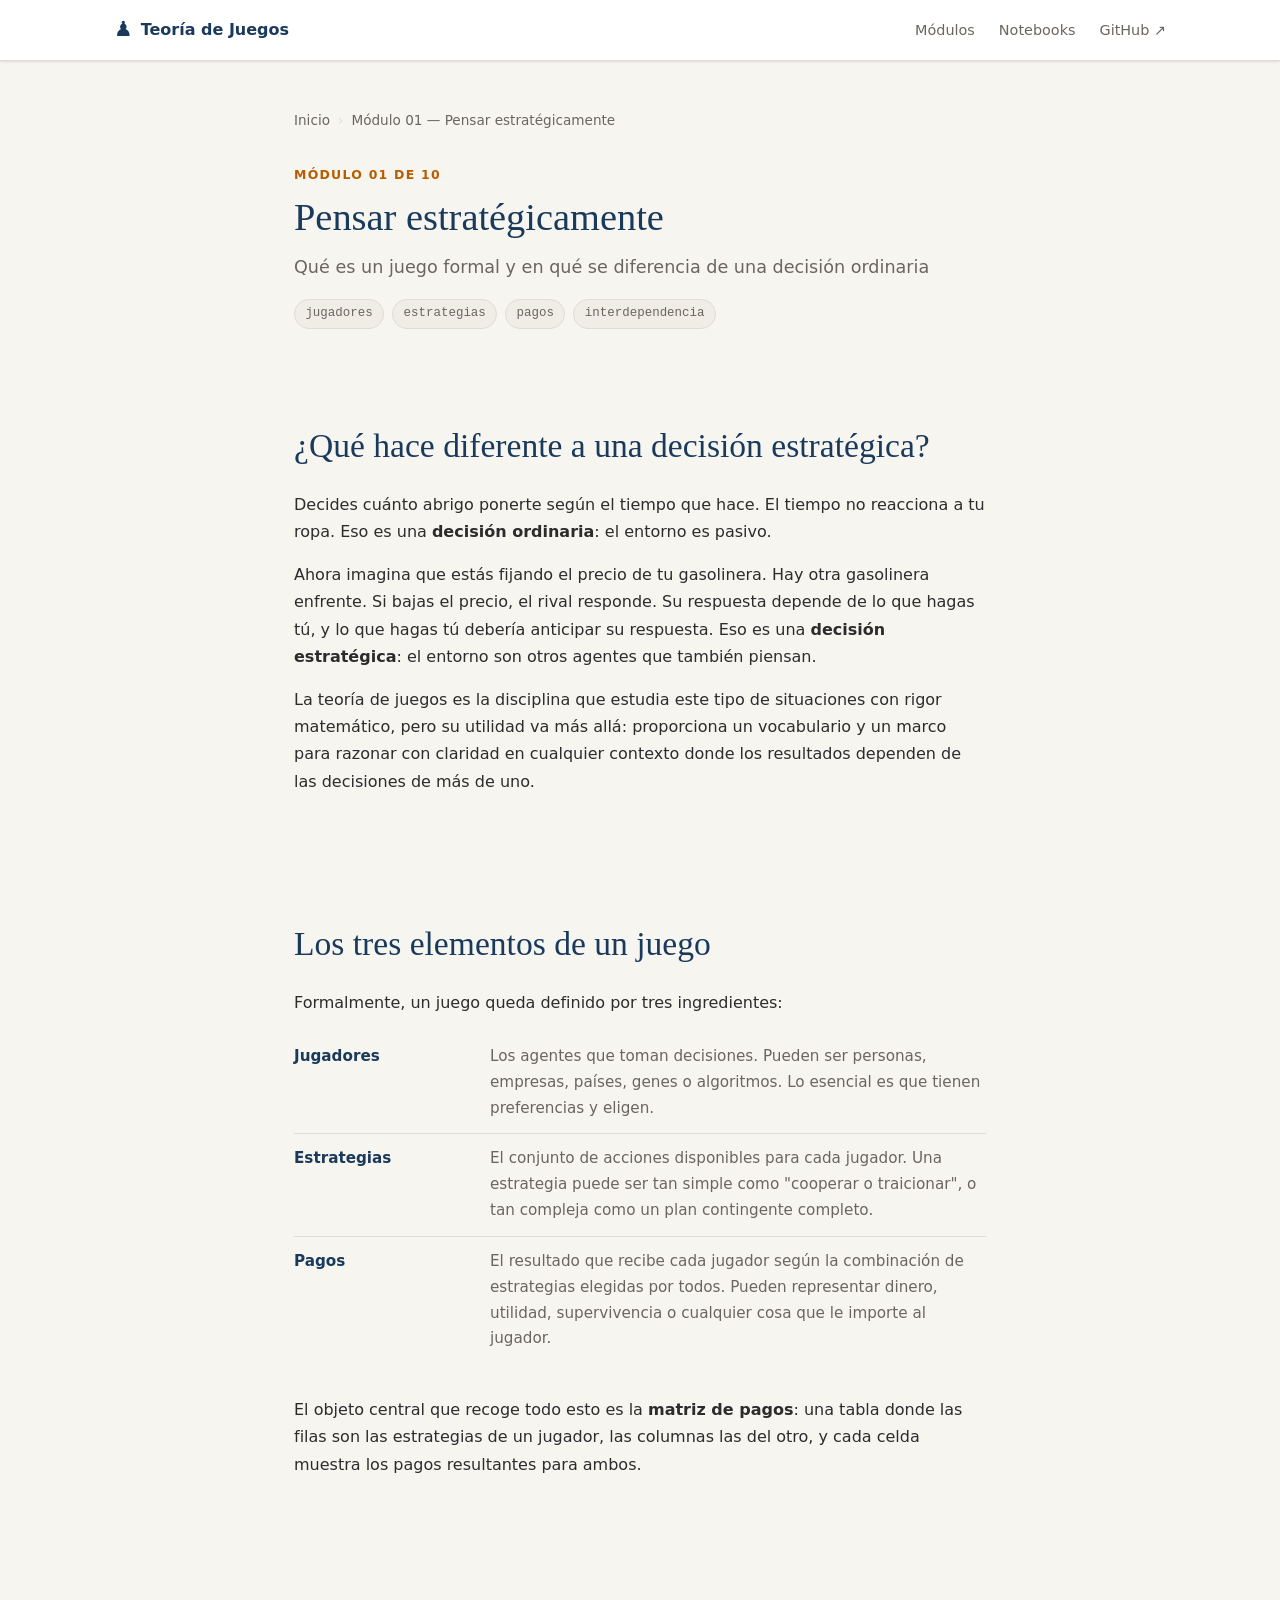
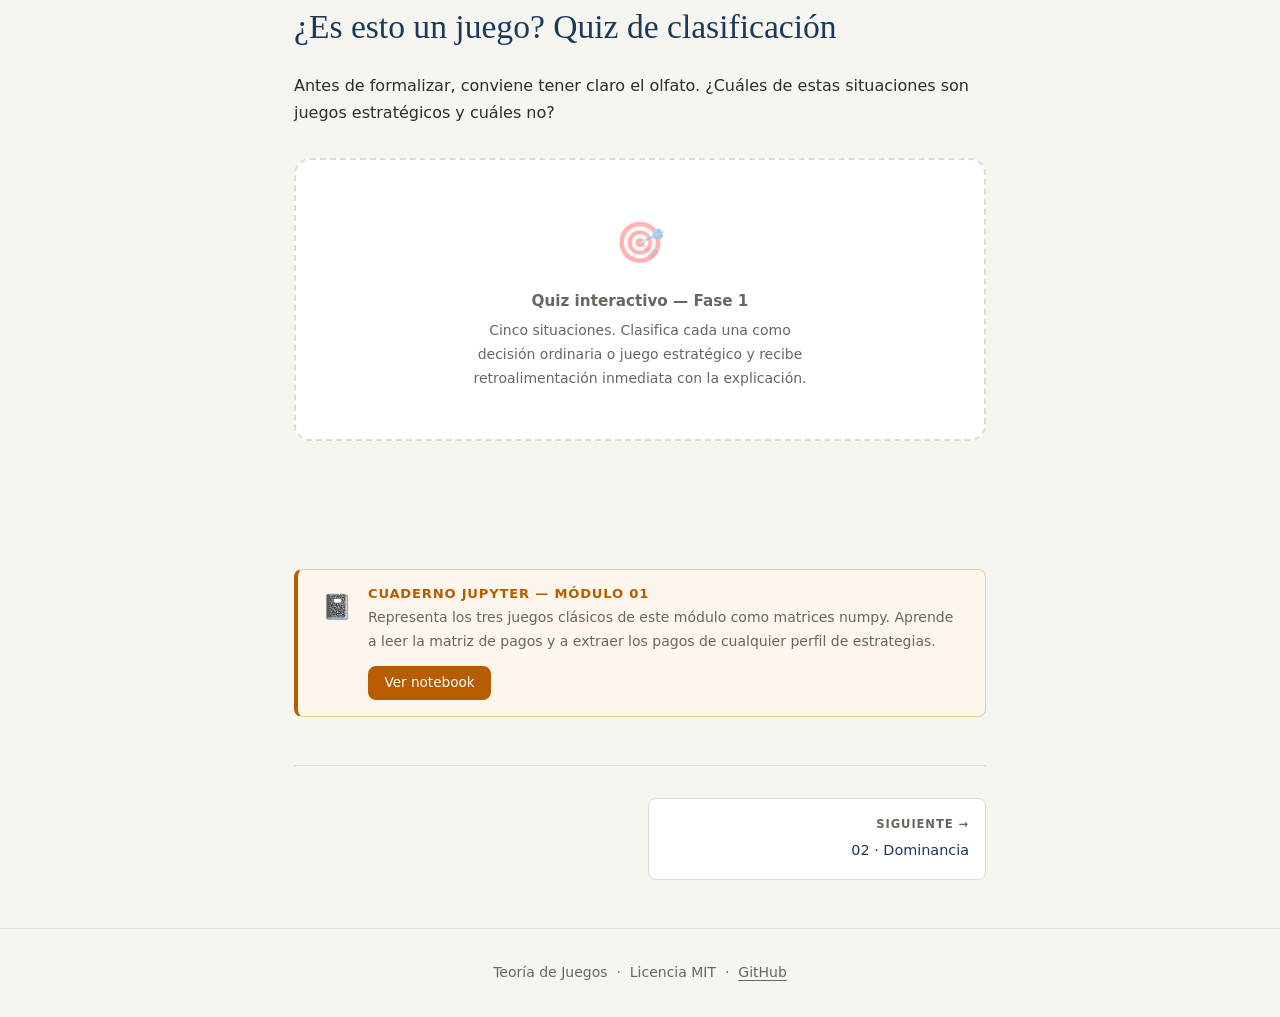
==== modules/01-introduccion/index.html @ e9ec9935 "feat: scaffolding completo Fase 0 — 10 módulos navegables + notebooks - Sistema de diseño: css/main." ====
<!DOCTYPE html>
<html lang="es">
<head>
  <meta charset="UTF-8">
  <meta name="viewport" content="width=device-width, initial-scale=1.0">
  <meta name="module-id" content="01">
  <title>Pensar estratégicamente — Teoría de Juegos</title>
  <link rel="stylesheet" href="../../css/main.css">
  <link rel="stylesheet" href="../../css/components.css">
</head>
<body class="module-page">

  <header class="site-header">
    <div class="container">
      <a href="../../index.html" class="header-brand">
        <span class="brand-icon">♟</span>
        <span class="brand-name">Teoría de Juegos</span>
      </a>
      <nav class="header-nav">
        <a href="../../index.html#modulos">Módulos</a>
        <a href="../../index.html#notebooks">Notebooks</a>
        <a href="https://github.com/LegalIntermediaSL/TeoriaJuegos" target="_blank" rel="noopener">GitHub ↗</a>
      </nav>
    </div>
  </header>

  <main class="module-main">
    <div class="content-container">

      <nav class="breadcrumb">
        <a href="../../index.html">Inicio</a>
        <span class="breadcrumb-sep">›</span>
        <span>Módulo 01 — Pensar estratégicamente</span>
      </nav>

      <header class="module-header">
        <div class="module-number">Módulo 01 de 10</div>
        <h1>Pensar estratégicamente</h1>
        <p class="subtitle">Qué es un juego formal y en qué se diferencia de una decisión ordinaria</p>
        <div class="tag-list">
          <span class="tag">jugadores</span>
          <span class="tag">estrategias</span>
          <span class="tag">pagos</span>
          <span class="tag">interdependencia</span>
        </div>
      </header>

      <section>
        <h2>¿Qué hace diferente a una decisión estratégica?</h2>
        <p>Decides cuánto abrigo ponerte según el tiempo que hace. El tiempo no reacciona a tu ropa. Eso es una <strong>decisión ordinaria</strong>: el entorno es pasivo.</p>
        <p>Ahora imagina que estás fijando el precio de tu gasolinera. Hay otra gasolinera enfrente. Si bajas el precio, el rival responde. Su respuesta depende de lo que hagas tú, y lo que hagas tú debería anticipar su respuesta. Eso es una <strong>decisión estratégica</strong>: el entorno son otros agentes que también piensan.</p>
        <p>La teoría de juegos es la disciplina que estudia este tipo de situaciones con rigor matemático, pero su utilidad va más allá: proporciona un vocabulario y un marco para razonar con claridad en cualquier contexto donde los resultados dependen de las decisiones de más de uno.</p>
      </section>

      <section>
        <h2>Los tres elementos de un juego</h2>
        <p>Formalmente, un juego queda definido por tres ingredientes:</p>
        <ul class="concept-list">
          <li>
            <span class="concept-name">Jugadores</span>
            <span class="concept-desc">Los agentes que toman decisiones. Pueden ser personas, empresas, países, genes o algoritmos. Lo esencial es que tienen preferencias y eligen.</span>
          </li>
          <li>
            <span class="concept-name">Estrategias</span>
            <span class="concept-desc">El conjunto de acciones disponibles para cada jugador. Una estrategia puede ser tan simple como "cooperar o traicionar", o tan compleja como un plan contingente completo.</span>
          </li>
          <li>
            <span class="concept-name">Pagos</span>
            <span class="concept-desc">El resultado que recibe cada jugador según la combinación de estrategias elegidas por todos. Pueden representar dinero, utilidad, supervivencia o cualquier cosa que le importe al jugador.</span>
          </li>
        </ul>
        <p>El objeto central que recoge todo esto es la <strong>matriz de pagos</strong>: una tabla donde las filas son las estrategias de un jugador, las columnas las del otro, y cada celda muestra los pagos resultantes para ambos.</p>
      </section>

      <section>
        <h2>¿Es esto un juego? Quiz de clasificación</h2>
        <p>Antes de formalizar, conviene tener claro el olfato. ¿Cuáles de estas situaciones son juegos estratégicos y cuáles no?</p>

        <div class="widget-placeholder">
          <div class="widget-icon">🎯</div>
          <h3>Quiz interactivo — Fase 1</h3>
          <p>Cinco situaciones. Clasifica cada una como decisión ordinaria o juego estratégico y recibe retroalimentación inmediata con la explicación.</p>
        </div>
      </section>

      <div class="notebook-callout">
        <span class="notebook-callout-icon">📓</span>
        <div class="notebook-callout-content">
          <h4>Cuaderno Jupyter — Módulo 01</h4>
          <p>Representa los tres juegos clásicos de este módulo como matrices numpy. Aprende a leer la matriz de pagos y a extraer los pagos de cualquier perfil de estrategias.</p>
          <a href="../../notebooks/01_introduccion.ipynb" class="btn btn-sm btn-accent">Ver notebook</a>
        </div>
      </div>

      <nav class="module-nav">
        <div class="nav-item nav-empty"></div>
        <a href="../02-dominancia/index.html" class="nav-item nav-next">
          <span class="nav-direction">Siguiente →</span>
          <span class="nav-title">02 · Dominancia</span>
        </a>
      </nav>

    </div>
  </main>

  <footer class="site-footer">
    <div class="container">
      <p>Teoría de Juegos &nbsp;·&nbsp; Licencia MIT &nbsp;·&nbsp;
         <a href="https://github.com/LegalIntermediaSL/TeoriaJuegos" target="_blank" rel="noopener">GitHub</a></p>
    </div>
  </footer>

  <script src="../../js/core/progress.js"></script>
</body>
</html>
---- css/main.css ----
/* ============================================================
   TEORÍA DE JUEGOS — Sistema de Diseño
   ============================================================ */

:root {
  --bg:             #f7f5f0;
  --surface:        #ffffff;
  --primary:        #1a3a5c;
  --primary-hover:  #234e7a;
  --accent:         #b85c00;
  --accent-light:   #e07a1e;
  --text:           #2c2c2c;
  --text-muted:     #6b6560;
  --border:         #e0dbd3;
  --success:        #2d7a50;
  --code-bg:        #f0ede6;

  --font-sans:  system-ui, -apple-system, 'Segoe UI', Helvetica, Arial, sans-serif;
  --font-serif: Georgia, 'Times New Roman', serif;
  --font-mono:  'Cascadia Code', 'Fira Code', 'SF Mono', Consolas, monospace;

  --space-1:  0.25rem;
  --space-2:  0.5rem;
  --space-3:  0.75rem;
  --space-4:  1rem;
  --space-6:  1.5rem;
  --space-8:  2rem;
  --space-12: 3rem;
  --space-16: 4rem;
  --space-24: 6rem;

  --max-w:     1100px;
  --content-w: 740px;

  --radius-sm:   4px;
  --radius-md:   8px;
  --radius-lg:   16px;
  --radius-full: 9999px;

  --shadow-sm: 0 1px 3px rgba(0,0,0,0.07), 0 1px 2px rgba(0,0,0,0.04);
  --shadow-md: 0 4px 12px rgba(0,0,0,0.08), 0 2px 4px rgba(0,0,0,0.04);
  --shadow-lg: 0 12px 32px rgba(0,0,0,0.10), 0 4px 8px rgba(0,0,0,0.05);

  --transition: 180ms ease;
}

/* ── Reset ── */
*, *::before, *::after { box-sizing: border-box; margin: 0; padding: 0; }
html { scroll-behavior: smooth; font-size: 16px; }
body {
  font-family: var(--font-sans);
  font-size: 1rem;
  line-height: 1.7;
  color: var(--text);
  background: var(--bg);
  -webkit-font-smoothing: antialiased;
}
img, svg { display: block; max-width: 100%; }
a { color: var(--primary); text-decoration: underline; text-underline-offset: 3px; transition: color var(--transition); }
a:hover { color: var(--accent); }

/* ── Tipografía ── */
h1, h2, h3, h4 {
  font-family: var(--font-serif);
  line-height: 1.25;
  color: var(--primary);
  font-weight: normal;
}
h1 { font-size: clamp(1.9rem, 4vw, 2.9rem); }
h2 { font-size: clamp(1.4rem, 2.8vw, 2.1rem); margin-bottom: var(--space-6); }
h3 { font-size: 1.2rem; margin-bottom: var(--space-3); }
h4 { font-size: 1rem; font-family: var(--font-sans); font-weight: 600; }
p  { margin-bottom: var(--space-4); }
p:last-child { margin-bottom: 0; }
strong { font-weight: 600; }

code {
  font-family: var(--font-mono);
  font-size: 0.875em;
  background: var(--code-bg);
  border: 1px solid var(--border);
  padding: 0.1em 0.4em;
  border-radius: var(--radius-sm);
}
pre {
  background: var(--code-bg);
  border: 1px solid var(--border);
  border-radius: var(--radius-md);
  padding: var(--space-4);
  overflow-x: auto;
  margin-bottom: var(--space-4);
}
pre code { background: none; border: none; padding: 0; font-size: 0.875rem; }

blockquote {
  border-left: 3px solid var(--accent);
  padding-left: var(--space-4);
  color: var(--text-muted);
  font-style: italic;
  margin: var(--space-6) 0;
}

/* ── Layout ── */
.container { max-width: var(--max-w); margin: 0 auto; padding: 0 var(--space-6); }
.content-container { max-width: var(--content-w); margin: 0 auto; padding: 0 var(--space-6); }

/* ── Header ── */
.site-header {
  position: sticky;
  top: 0;
  z-index: 100;
  background: var(--surface);
  border-bottom: 1px solid var(--border);
  box-shadow: var(--shadow-sm);
}
.site-header .container {
  display: flex;
  align-items: center;
  justify-content: space-between;
  height: 60px;
}
.header-brand {
  display: flex;
  align-items: center;
  gap: var(--space-2);
  text-decoration: none;
  color: var(--primary);
  font-weight: 600;
  font-size: 1rem;
}
.header-brand:hover { color: var(--accent); }
.brand-icon { font-size: 1.3rem; }
.header-nav { display: flex; align-items: center; gap: var(--space-6); }
.header-nav a {
  text-decoration: none;
  color: var(--text-muted);
  font-size: 0.9rem;
  font-weight: 500;
  transition: color var(--transition);
}
.header-nav a:hover { color: var(--primary); }

/* ── Hero ── */
.hero { padding: var(--space-24) 0 var(--space-16); text-align: center; }
.hero h1 { margin-bottom: var(--space-6); }
.hero .lead {
  font-size: 1.15rem;
  color: var(--text-muted);
  max-width: 600px;
  margin: 0 auto var(--space-8);
  line-height: 1.75;
}
.hero-cta {
  display: flex;
  gap: var(--space-3);
  justify-content: center;
  margin-bottom: var(--space-12);
  flex-wrap: wrap;
}

/* ── Sections ── */
section { padding: var(--space-16) 0; }
.section-header { text-align: center; margin-bottom: var(--space-12); }
.section-header p {
  color: var(--text-muted);
  font-size: 1.05rem;
  max-width: 520px;
  margin: var(--space-3) auto 0;
}

/* ── Module page ── */
.module-page { min-height: 100vh; display: flex; flex-direction: column; }
.module-main { flex: 1; padding: var(--space-12) 0; }
.module-header { margin-bottom: var(--space-8); }
.module-number {
  font-size: 0.78rem;
  font-weight: 600;
  text-transform: uppercase;
  letter-spacing: 0.1em;
  color: var(--accent);
  margin-bottom: var(--space-2);
}
.module-header h1 { font-size: clamp(1.6rem, 3.5vw, 2.4rem); margin-bottom: var(--space-3); }
.module-header .subtitle { font-size: 1.1rem; color: var(--text-muted); margin-bottom: var(--space-4); }

/* ── Footer ── */
.site-footer {
  border-top: 1px solid var(--border);
  padding: var(--space-8) 0;
  text-align: center;
  color: var(--text-muted);
  font-size: 0.875rem;
}
.site-footer a { color: var(--text-muted); }
.site-footer a:hover { color: var(--primary); }

/* ── Responsive ── */
@media (max-width: 768px) {
  .header-nav { gap: var(--space-4); }
  .hero { padding: var(--space-16) 0 var(--space-12); }
  section { padding: var(--space-12) 0; }
}
@media (max-width: 480px) {
  .container { padding: 0 var(--space-4); }
  .content-container { padding: 0 var(--space-4); }
  .hero-cta { flex-direction: column; align-items: center; }
}
---- css/components.css ----
/* ============================================================
   TEORÍA DE JUEGOS — Componentes
   ============================================================ */

/* ── Botones ── */
.btn {
  display: inline-flex;
  align-items: center;
  gap: 0.4rem;
  padding: 0.6rem 1.4rem;
  border-radius: var(--radius-md);
  font-size: 0.95rem;
  font-weight: 500;
  text-decoration: none;
  cursor: pointer;
  border: 2px solid transparent;
  transition: all var(--transition);
  font-family: var(--font-sans);
  white-space: nowrap;
  line-height: 1.4;
}
.btn-primary { background: var(--primary); color: white; border-color: var(--primary); }
.btn-primary:hover {
  background: var(--primary-hover); border-color: var(--primary-hover);
  color: white; transform: translateY(-1px); box-shadow: var(--shadow-md);
}
.btn-outline { background: transparent; color: var(--primary); border-color: var(--primary); }
.btn-outline:hover { background: var(--primary); color: white; }
.btn-accent { background: var(--accent); color: white; border-color: var(--accent); }
.btn-accent:hover { background: var(--accent-light); border-color: var(--accent-light); color: white; }
.btn-sm { padding: 0.35rem 0.9rem; font-size: 0.85rem; }
.btn-ghost { background: transparent; color: var(--text-muted); border-color: var(--border); }
.btn-ghost:hover { border-color: var(--primary); color: var(--primary); }

/* ── Tags ── */
.tag {
  display: inline-block;
  padding: 0.2rem 0.65rem;
  background: var(--code-bg);
  border: 1px solid var(--border);
  border-radius: var(--radius-full);
  font-size: 0.78rem;
  font-family: var(--font-mono);
  color: var(--text-muted);
  white-space: nowrap;
}
.tag-list { display: flex; flex-wrap: wrap; gap: var(--space-2); margin-bottom: var(--space-4); }

/* ── Cards de módulos ── */
.modules-grid { background: var(--bg); }
.cards-grid {
  display: grid;
  grid-template-columns: repeat(auto-fill, minmax(310px, 1fr));
  gap: var(--space-4);
}
.module-card {
  background: var(--surface);
  border: 1px solid var(--border);
  border-radius: var(--radius-lg);
  padding: var(--space-6);
  text-decoration: none;
  color: inherit;
  transition: all var(--transition);
  display: flex;
  flex-direction: column;
  gap: var(--space-3);
  position: relative;
  overflow: hidden;
}
.module-card::before {
  content: '';
  position: absolute;
  left: 0; top: 0; bottom: 0;
  width: 4px;
  background: var(--border);
  transition: background var(--transition);
}
.module-card:hover {
  box-shadow: var(--shadow-md);
  transform: translateY(-2px);
  border-color: #c8d8ec;
}
.module-card:hover::before { background: var(--primary); }
.module-card.completed::before { background: var(--success); }
.module-card.completed .card-status { color: var(--success); font-weight: 600; }
.card-number {
  font-size: 0.72rem; font-weight: 600; text-transform: uppercase;
  letter-spacing: 0.08em; color: var(--text-muted);
}
.card-icon { font-size: 1.8rem; line-height: 1; }
.card-title {
  font-family: var(--font-serif); font-size: 1.08rem;
  color: var(--primary); font-weight: normal; line-height: 1.3;
}
.card-subtitle { font-size: 0.875rem; color: var(--text-muted); line-height: 1.5; }
.card-footer {
  display: flex; align-items: center; justify-content: space-between;
  margin-top: auto; padding-top: var(--space-3); border-top: 1px solid var(--border);
}
.card-status { font-size: 0.8rem; font-weight: 500; color: var(--text-muted); }
.card-arrow { color: var(--text-muted); font-size: 1.1rem; transition: transform var(--transition); }
.module-card:hover .card-arrow { transform: translateX(4px); color: var(--primary); }

/* ── Progreso global ── */
.progress-global {
  display: flex; align-items: center; gap: var(--space-4);
  justify-content: center; padding: var(--space-4) var(--space-6);
  background: var(--surface); border: 1px solid var(--border);
  border-radius: var(--radius-lg); max-width: 440px; margin: 0 auto;
}
.progress-track {
  flex: 1; height: 6px; background: var(--border);
  border-radius: var(--radius-full); overflow: hidden;
}
.progress-fill {
  height: 100%; background: var(--success);
  border-radius: var(--radius-full); transition: width 600ms ease;
  width: 0%;
}
.progress-label { font-size: 0.85rem; color: var(--text-muted); white-space: nowrap; font-weight: 500; }

/* ── Breadcrumb ── */
.breadcrumb {
  display: flex; align-items: center; gap: var(--space-2);
  font-size: 0.85rem; color: var(--text-muted); margin-bottom: var(--space-8);
}
.breadcrumb a { color: var(--text-muted); text-decoration: none; }
.breadcrumb a:hover { color: var(--primary); }
.breadcrumb-sep { color: var(--border); }

/* ── Navegación entre módulos ── */
.module-nav {
  display: grid; grid-template-columns: 1fr 1fr; gap: var(--space-4);
  margin-top: var(--space-12); padding-top: var(--space-8); border-top: 1px solid var(--border);
}
.nav-item {
  display: flex; flex-direction: column; gap: var(--space-1);
  padding: var(--space-4); background: var(--surface); border: 1px solid var(--border);
  border-radius: var(--radius-md); text-decoration: none; color: inherit; transition: all var(--transition);
}
.nav-item:hover { border-color: var(--primary); box-shadow: var(--shadow-sm); }
.nav-item.nav-next { text-align: right; }
.nav-item.nav-empty { pointer-events: none; opacity: 0; }
.nav-direction { font-size: 0.72rem; text-transform: uppercase; letter-spacing: 0.08em; color: var(--text-muted); font-weight: 600; }
.nav-title { font-size: 0.9rem; color: var(--primary); font-weight: 500; }

/* ── Widget placeholder ── */
.widget-placeholder {
  background: var(--surface); border: 2px dashed var(--border);
  border-radius: var(--radius-lg); padding: var(--space-12) var(--space-6);
  text-align: center; margin: var(--space-8) 0;
}
.widget-icon { font-size: 2.5rem; margin-bottom: var(--space-4); opacity: 0.35; }
.widget-placeholder h3 {
  color: var(--text-muted); font-family: var(--font-sans);
  font-size: 0.95rem; font-weight: 600; margin-bottom: var(--space-2);
}
.widget-placeholder p { font-size: 0.875rem; color: var(--text-muted); max-width: 340px; margin: 0 auto; }

/* ── Notebook callout ── */
.notebook-callout {
  background: #fdf6ec; border: 1px solid #e8d09a;
  border-left: 4px solid var(--accent); border-radius: var(--radius-md);
  padding: var(--space-4) var(--space-6); margin: var(--space-8) 0;
  display: flex; align-items: flex-start; gap: var(--space-4);
}
.notebook-callout-icon { font-size: 1.5rem; flex-shrink: 0; margin-top: 0.1rem; }
.notebook-callout-content h4 {
  color: var(--accent); margin-bottom: var(--space-1);
  font-size: 0.82rem; text-transform: uppercase; letter-spacing: 0.06em;
}
.notebook-callout-content p { font-size: 0.875rem; color: var(--text-muted); margin-bottom: var(--space-3); }

/* ── Lista de conceptos ── */
.concept-list { list-style: none; display: flex; flex-direction: column; gap: 0; margin-bottom: var(--space-8); }
.concept-list li {
  display: flex; align-items: baseline; gap: var(--space-4);
  font-size: 0.95rem; padding: var(--space-3) 0; border-bottom: 1px solid var(--border);
}
.concept-list li:last-child { border-bottom: none; }
.concept-name { font-weight: 600; color: var(--primary); min-width: 180px; flex-shrink: 0; }
.concept-desc { color: var(--text-muted); }

/* ── Info box ── */
.info-box {
  background: #eef4ff; border: 1px solid #c5d8f8;
  border-radius: var(--radius-md); padding: var(--space-4) var(--space-6); margin: var(--space-6) 0; font-size: 0.9rem;
}

/* ── Sección de notebooks (landing) ── */
.notebooks-section { background: var(--primary); color: white; }
.notebooks-section h2 { color: white; }
.notebooks-section .section-header p { color: rgba(255,255,255,0.72); }
.notebooks-section a { color: #f0b060; }
.notebooks-section a:hover { color: #ffd090; }
.notebooks-section .btn-outline { border-color: rgba(255,255,255,0.5); color: white; }
.notebooks-section .btn-outline:hover { background: white; color: var(--primary); }
.nb-grid {
  display: grid; grid-template-columns: repeat(auto-fill, minmax(190px, 1fr)); gap: var(--space-3);
}
.nb-card {
  background: rgba(255,255,255,0.07); border: 1px solid rgba(255,255,255,0.13);
  border-radius: var(--radius-md); padding: var(--space-4); text-decoration: none;
  color: white; transition: background var(--transition); font-size: 0.875rem;
}
.nb-card:hover { background: rgba(255,255,255,0.15); color: white; }
.nb-card-num { font-size: 0.72rem; opacity: 0.55; margin-bottom: var(--space-1); font-family: var(--font-mono); }
.nb-card-title { font-weight: 500; line-height: 1.4; }

/* ── Divisor de sección ── */
.section-divider { border: none; border-top: 1px solid var(--border); margin: var(--space-8) 0; }

/* ── Responsive ── */
@media (max-width: 640px) {
  .cards-grid { grid-template-columns: 1fr; }
  .module-nav { grid-template-columns: 1fr; }
  .concept-name { min-width: 130px; }
  .notebook-callout { flex-direction: column; gap: var(--space-2); }
  .nb-grid { grid-template-columns: 1fr 1fr; }
}
@media (max-width: 380px) {
  .nb-grid { grid-template-columns: 1fr; }
}
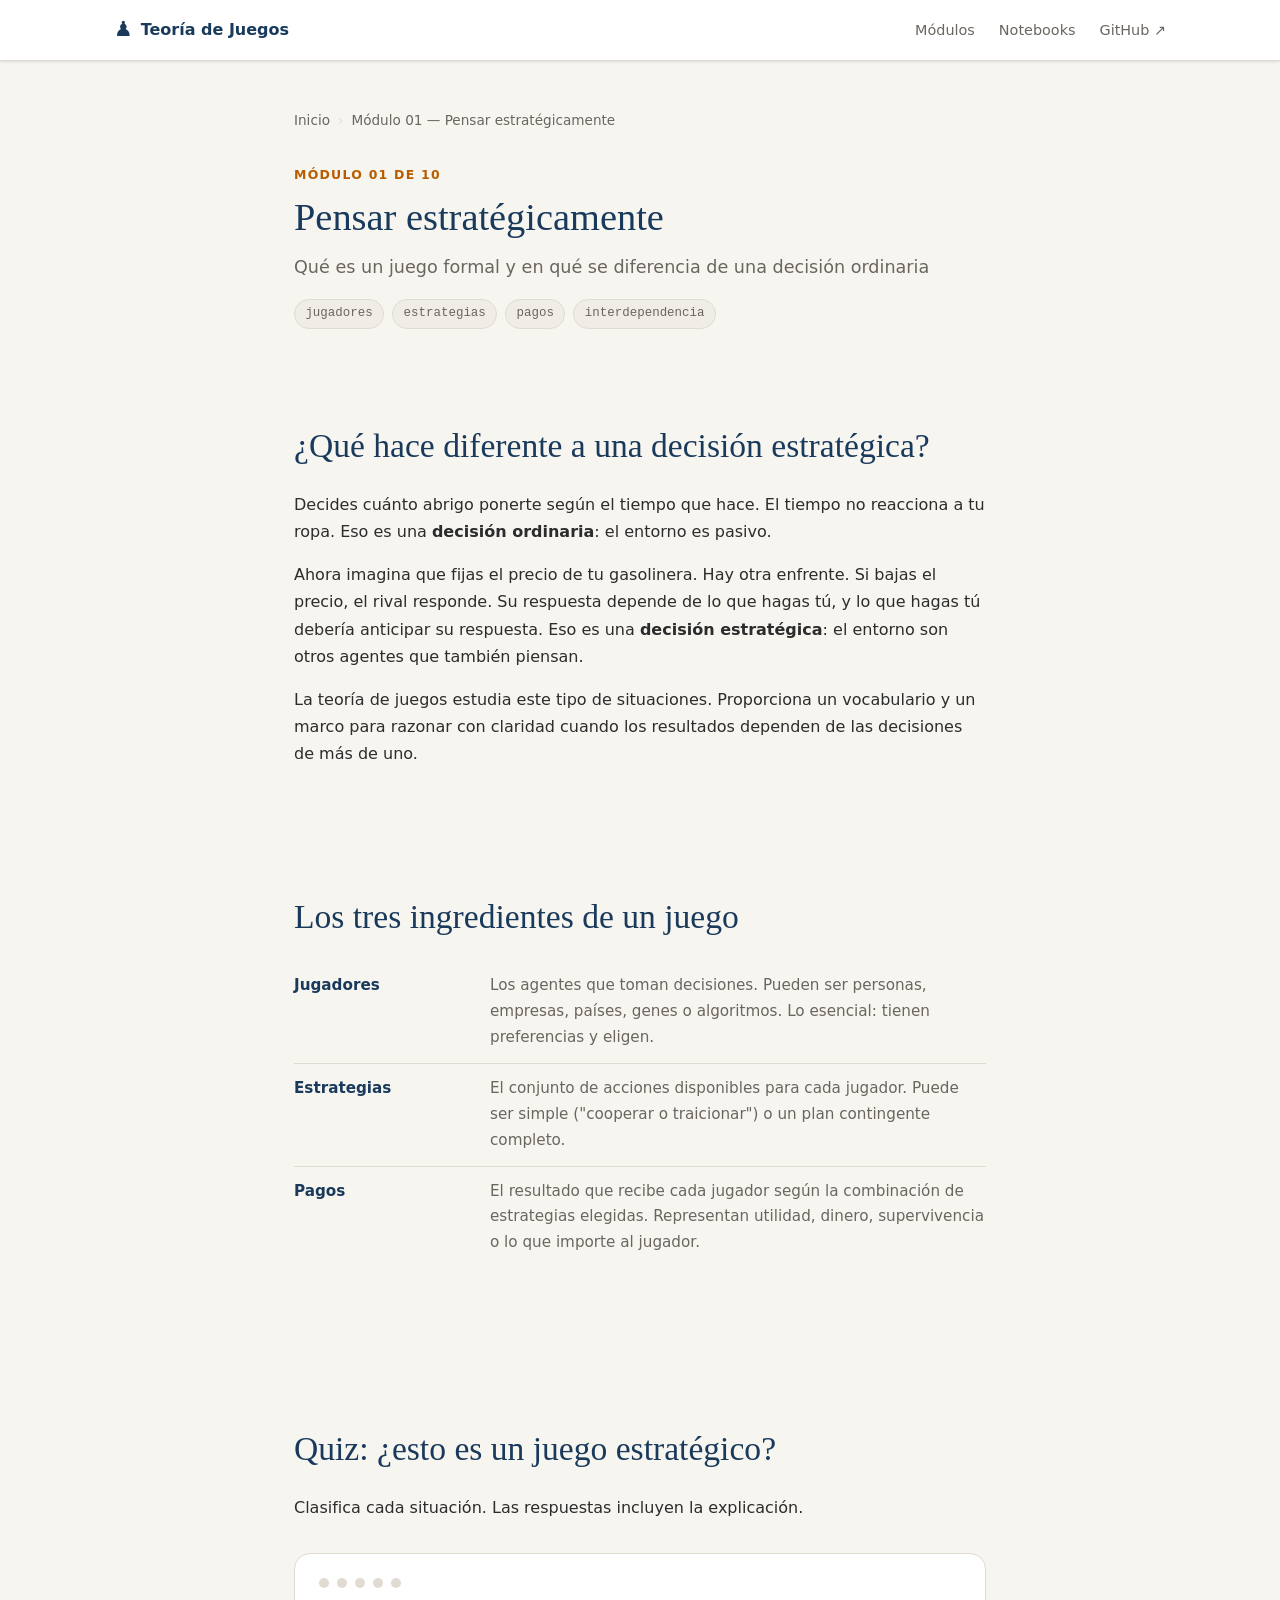
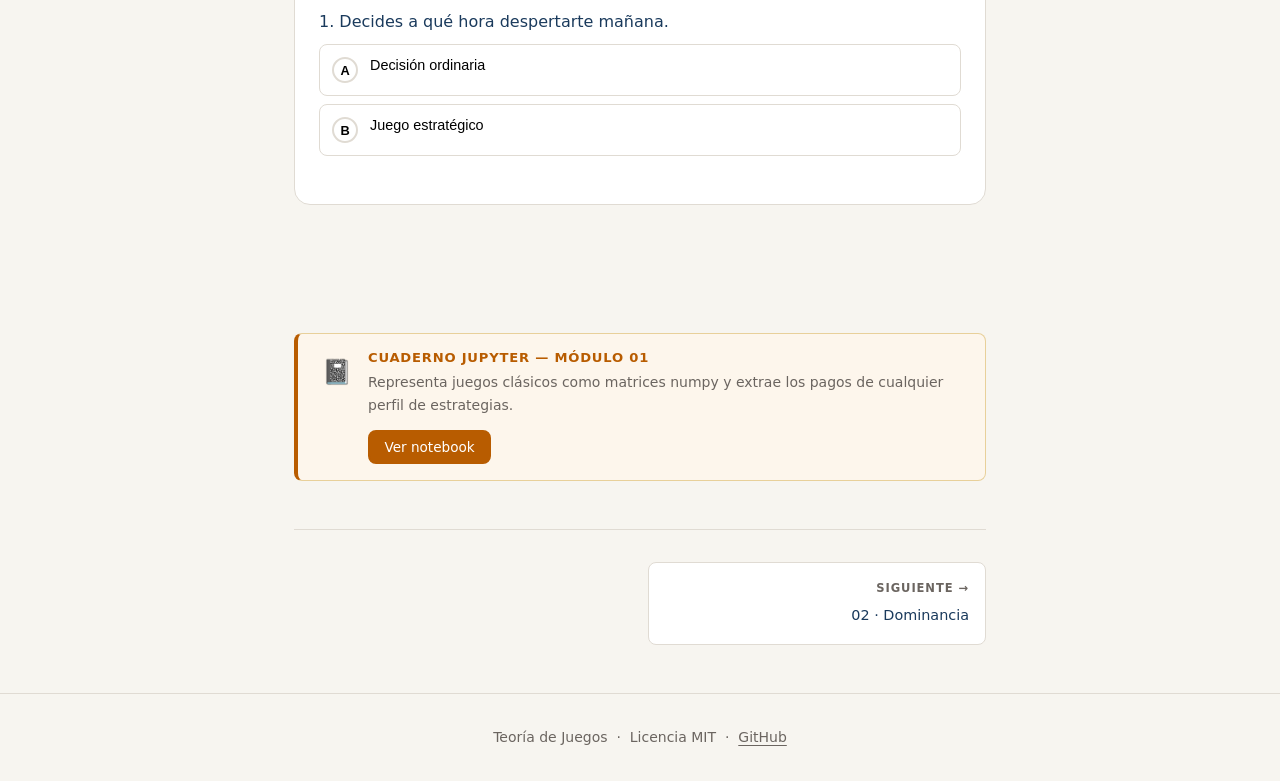
==== commit 109fd2c4: "feat: implementación completa — 10 módulos interactivos + 10 notebooks - Módulos 01-10: widgets inte" ====
--- a/modules/01-introduccion/index.html
+++ b/modules/01-introduccion/index.html
@@ -7,6 +7,29 @@
   <title>Pensar estratégicamente — Teoría de Juegos</title>
   <link rel="stylesheet" href="../../css/main.css">
   <link rel="stylesheet" href="../../css/components.css">
+  <style>
+    .widget-frame { background: var(--surface); border: 1px solid var(--border); border-radius: var(--radius-lg); padding: var(--space-6); margin: var(--space-8) 0; }
+    .quiz-question { margin-bottom: var(--space-6); }
+    .quiz-question h3 { font-family: var(--font-sans); font-size: 1rem; margin-bottom: var(--space-3); }
+    .quiz-options { display: flex; flex-direction: column; gap: var(--space-2); }
+    .quiz-opt { display: flex; align-items: flex-start; gap: var(--space-3); padding: var(--space-3); border: 1px solid var(--border); border-radius: var(--radius-md); cursor: pointer; transition: all 150ms ease; background: var(--surface); font-size: 0.9rem; text-align: left; }
+    .quiz-opt:hover { border-color: var(--primary); background: #f0f5ff; }
+    .quiz-opt.correct { border-color: var(--success); background: #edfaf1; color: #1a4030; }
+    .quiz-opt.incorrect { border-color: #c0392b; background: #fde8e8; color: #7b1f1f; }
+    .quiz-opt.disabled { pointer-events: none; }
+    .quiz-opt .opt-letter { min-width: 26px; height: 26px; border-radius: 50%; border: 2px solid var(--border); display: flex; align-items: center; justify-content: center; font-weight: 700; font-size: 0.8rem; flex-shrink: 0; }
+    .quiz-feedback { margin-top: var(--space-3); padding: var(--space-3) var(--space-4); border-radius: var(--radius-md); font-size: 0.875rem; display: none; }
+    .quiz-feedback.show { display: block; }
+    .quiz-feedback.ok  { background: #edfaf1; border-left: 3px solid var(--success); color: #1a4030; }
+    .quiz-feedback.bad { background: #fde8e8; border-left: 3px solid #c0392b; color: #7b1f1f; }
+    .quiz-progress { display: flex; gap: var(--space-2); margin-bottom: var(--space-6); }
+    .qp-dot { width: 10px; height: 10px; border-radius: 50%; background: var(--border); transition: background 300ms; }
+    .qp-dot.done { background: var(--success); }
+    .qp-dot.wrong { background: #e74c3c; }
+    .quiz-result { text-align: center; padding: var(--space-8); display: none; }
+    .quiz-result.show { display: block; }
+    .result-score { font-size: 3rem; font-weight: 700; color: var(--primary); font-family: var(--font-mono); }
+  </style>
 </head>
 <body class="module-page">
 
@@ -38,48 +61,39 @@
         <h1>Pensar estratégicamente</h1>
         <p class="subtitle">Qué es un juego formal y en qué se diferencia de una decisión ordinaria</p>
         <div class="tag-list">
-          <span class="tag">jugadores</span>
-          <span class="tag">estrategias</span>
-          <span class="tag">pagos</span>
-          <span class="tag">interdependencia</span>
+          <span class="tag">jugadores</span><span class="tag">estrategias</span>
+          <span class="tag">pagos</span><span class="tag">interdependencia</span>
         </div>
       </header>
 
       <section>
         <h2>¿Qué hace diferente a una decisión estratégica?</h2>
         <p>Decides cuánto abrigo ponerte según el tiempo que hace. El tiempo no reacciona a tu ropa. Eso es una <strong>decisión ordinaria</strong>: el entorno es pasivo.</p>
-        <p>Ahora imagina que estás fijando el precio de tu gasolinera. Hay otra gasolinera enfrente. Si bajas el precio, el rival responde. Su respuesta depende de lo que hagas tú, y lo que hagas tú debería anticipar su respuesta. Eso es una <strong>decisión estratégica</strong>: el entorno son otros agentes que también piensan.</p>
-        <p>La teoría de juegos es la disciplina que estudia este tipo de situaciones con rigor matemático, pero su utilidad va más allá: proporciona un vocabulario y un marco para razonar con claridad en cualquier contexto donde los resultados dependen de las decisiones de más de uno.</p>
+        <p>Ahora imagina que fijas el precio de tu gasolinera. Hay otra enfrente. Si bajas el precio, el rival responde. Su respuesta depende de lo que hagas tú, y lo que hagas tú debería anticipar su respuesta. Eso es una <strong>decisión estratégica</strong>: el entorno son otros agentes que también piensan.</p>
+        <p>La teoría de juegos estudia este tipo de situaciones. Proporciona un vocabulario y un marco para razonar con claridad cuando los resultados dependen de las decisiones de más de uno.</p>
       </section>
 
       <section>
-        <h2>Los tres elementos de un juego</h2>
-        <p>Formalmente, un juego queda definido por tres ingredientes:</p>
+        <h2>Los tres ingredientes de un juego</h2>
         <ul class="concept-list">
-          <li>
-            <span class="concept-name">Jugadores</span>
-            <span class="concept-desc">Los agentes que toman decisiones. Pueden ser personas, empresas, países, genes o algoritmos. Lo esencial es que tienen preferencias y eligen.</span>
-          </li>
-          <li>
-            <span class="concept-name">Estrategias</span>
-            <span class="concept-desc">El conjunto de acciones disponibles para cada jugador. Una estrategia puede ser tan simple como "cooperar o traicionar", o tan compleja como un plan contingente completo.</span>
-          </li>
-          <li>
-            <span class="concept-name">Pagos</span>
-            <span class="concept-desc">El resultado que recibe cada jugador según la combinación de estrategias elegidas por todos. Pueden representar dinero, utilidad, supervivencia o cualquier cosa que le importe al jugador.</span>
-          </li>
+          <li><span class="concept-name">Jugadores</span><span class="concept-desc">Los agentes que toman decisiones. Pueden ser personas, empresas, países, genes o algoritmos. Lo esencial: tienen preferencias y eligen.</span></li>
+          <li><span class="concept-name">Estrategias</span><span class="concept-desc">El conjunto de acciones disponibles para cada jugador. Puede ser simple ("cooperar o traicionar") o un plan contingente completo.</span></li>
+          <li><span class="concept-name">Pagos</span><span class="concept-desc">El resultado que recibe cada jugador según la combinación de estrategias elegidas. Representan utilidad, dinero, supervivencia o lo que importe al jugador.</span></li>
         </ul>
-        <p>El objeto central que recoge todo esto es la <strong>matriz de pagos</strong>: una tabla donde las filas son las estrategias de un jugador, las columnas las del otro, y cada celda muestra los pagos resultantes para ambos.</p>
       </section>
 
       <section>
-        <h2>¿Es esto un juego? Quiz de clasificación</h2>
-        <p>Antes de formalizar, conviene tener claro el olfato. ¿Cuáles de estas situaciones son juegos estratégicos y cuáles no?</p>
-
-        <div class="widget-placeholder">
-          <div class="widget-icon">🎯</div>
-          <h3>Quiz interactivo — Fase 1</h3>
-          <p>Cinco situaciones. Clasifica cada una como decisión ordinaria o juego estratégico y recibe retroalimentación inmediata con la explicación.</p>
+        <h2>Quiz: ¿esto es un juego estratégico?</h2>
+        <p>Clasifica cada situación. Las respuestas incluyen la explicación.</p>
+
+        <div class="widget-frame">
+          <div class="quiz-progress" id="quiz-progress"></div>
+          <div id="quiz-body"></div>
+          <div class="quiz-result" id="quiz-result">
+            <div class="result-score" id="result-score"></div>
+            <p id="result-msg" style="color:var(--text-muted); margin-top:1rem;"></p>
+            <button class="btn btn-outline btn-sm" onclick="initQuiz()" style="margin-top:1rem;">Repetir quiz</button>
+          </div>
         </div>
       </section>
 
@@ -87,7 +101,7 @@
         <span class="notebook-callout-icon">📓</span>
         <div class="notebook-callout-content">
           <h4>Cuaderno Jupyter — Módulo 01</h4>
-          <p>Representa los tres juegos clásicos de este módulo como matrices numpy. Aprende a leer la matriz de pagos y a extraer los pagos de cualquier perfil de estrategias.</p>
+          <p>Representa juegos clásicos como matrices numpy y extrae los pagos de cualquier perfil de estrategias.</p>
           <a href="../../notebooks/01_introduccion.ipynb" class="btn btn-sm btn-accent">Ver notebook</a>
         </div>
       </div>
@@ -111,5 +125,105 @@
   </footer>
 
   <script src="../../js/core/progress.js"></script>
+  <script>
+    const QUESTIONS = [
+      {
+        q: '1. Decides a qué hora despertarte mañana.',
+        options: ['Decisión ordinaria', 'Juego estratégico'],
+        correct: 0,
+        feedback: 'Correcto. El resultado no depende de las decisiones de otros agentes racionales. El entorno (tu cuerpo, tus compromisos) es pasivo.'
+      },
+      {
+        q: '2. Dos supermercados fijan sus precios cada semana observando los precios del rival.',
+        options: ['Decisión ordinaria', 'Juego estratégico'],
+        correct: 1,
+        feedback: 'Correcto. Cada supermercado anticipa la reacción del otro. Sus pagos (ventas, márgenes) dependen de ambas decisiones simultáneamente.'
+      },
+      {
+        q: '3. Un agricultor decide cuánto fertilizante usar en su campo.',
+        options: ['Decisión ordinaria', 'Juego estratégico'],
+        correct: 0,
+        feedback: 'En principio, decisión ordinaria. El resultado depende del suelo y el clima, no de las acciones de otro agente que reaccione a él. (Si contamina acuíferos compartidos, se convierte en estratégico.)'
+      },
+      {
+        q: '4. Dos países negocian la reducción de aranceles en un tratado bilateral.',
+        options: ['Decisión ordinaria', 'Juego estratégico'],
+        correct: 1,
+        feedback: 'Juego estratégico. Las concesiones de cada país dependen de lo que ofrezca el otro. El resultado final es la intersección de sus incentivos.'
+      },
+      {
+        q: '5. Un peatón decide si cruzar con el semáforo en rojo en una calle desierta.',
+        options: ['Decisión ordinaria', 'Juego estratégico'],
+        correct: 0,
+        feedback: 'Si la calle está desierta, es ordinaria: el riesgo depende del tráfico (pasivo), no de la reacción de otro agente. Si hay un conductor que también toma decisiones, se vuelve estratégico.'
+      }
+    ];
+
+    let answers = [];
+    let current = 0;
+
+    function initQuiz() {
+      answers = [];
+      current = 0;
+      document.getElementById('quiz-result').classList.remove('show');
+      document.getElementById('quiz-body').style.display = '';
+      renderProgress();
+      renderQuestion();
+    }
+
+    function renderProgress() {
+      const prog = document.getElementById('quiz-progress');
+      prog.innerHTML = QUESTIONS.map((_, i) => {
+        const cls = answers[i] === undefined ? '' : answers[i] ? 'done' : 'wrong';
+        return `<div class="qp-dot ${cls}"></div>`;
+      }).join('');
+    }
+
+    function renderQuestion() {
+      if (current >= QUESTIONS.length) { showResult(); return; }
+      const q = QUESTIONS[current];
+      document.getElementById('quiz-body').innerHTML = `
+        <div class="quiz-question">
+          <h3>${q.q}</h3>
+          <div class="quiz-options">
+            ${q.options.map((opt, i) => `
+              <button class="quiz-opt" onclick="answer(${i})">
+                <span class="opt-letter">${String.fromCharCode(65+i)}</span>
+                ${opt}
+              </button>`).join('')}
+          </div>
+          <div class="quiz-feedback" id="quiz-feedback"></div>
+        </div>`;
+    }
+
+    function answer(idx) {
+      const q = QUESTIONS[current];
+      const opts = document.querySelectorAll('.quiz-opt');
+      opts.forEach(o => o.classList.add('disabled'));
+      const isCorrect = idx === q.correct;
+      opts[idx].classList.add(isCorrect ? 'correct' : 'incorrect');
+      if (!isCorrect) opts[q.correct].classList.add('correct');
+      answers[current] = isCorrect;
+      renderProgress();
+      const fb = document.getElementById('quiz-feedback');
+      fb.textContent = q.feedback;
+      fb.className = `quiz-feedback show ${isCorrect ? 'ok' : 'bad'}`;
+      setTimeout(() => { current++; renderQuestion(); }, 2400);
+    }
+
+    function showResult() {
+      document.getElementById('quiz-body').style.display = 'none';
+      const score = answers.filter(Boolean).length;
+      document.getElementById('result-score').textContent = `${score}/${QUESTIONS.length}`;
+      document.getElementById('result-msg').textContent =
+        score === QUESTIONS.length ? '¡Perfecto! Tienes el olfato estratégico afilado.' :
+        score >= 3 ? 'Bien. Repasa las respuestas incorrectas.' :
+        'Vuelve a leer la sección de introducción e inténtalo de nuevo.';
+      document.getElementById('quiz-result').classList.add('show');
+      if (score >= 3) Progress.completeCurrentModule();
+    }
+
+    initQuiz();
+  </script>
 </body>
 </html>
